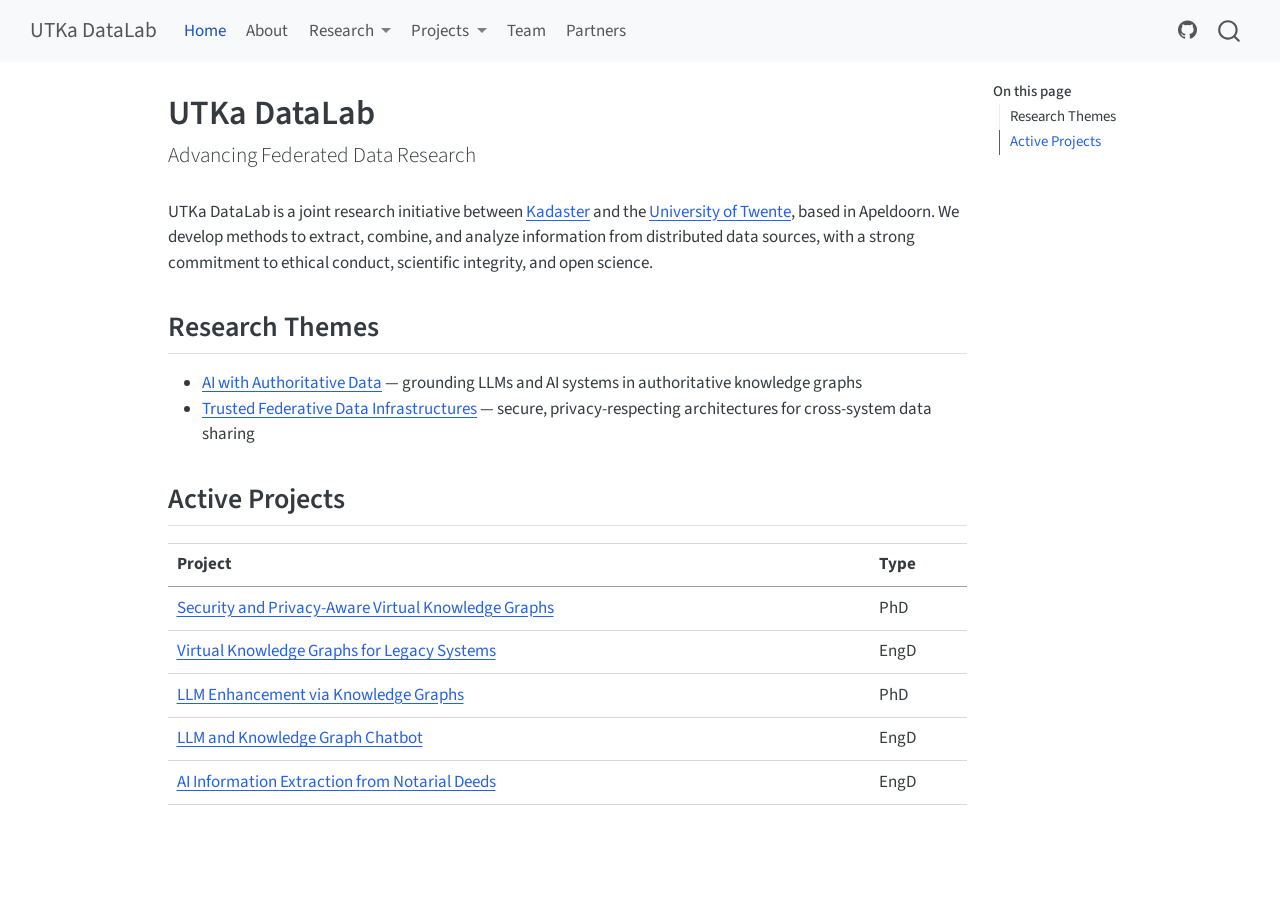
==== index.html @ ce0e070d "Built site for gh-pages" ====
<!DOCTYPE html>
<html xmlns="http://www.w3.org/1999/xhtml" lang="en" xml:lang="en"><head>

<meta charset="utf-8">
<meta name="generator" content="quarto-1.9.38">

<meta name="viewport" content="width=device-width, initial-scale=1.0, user-scalable=yes">


<title>UTKa DataLab</title>
<style>
/* Default styles provided by pandoc.
** See https://pandoc.org/MANUAL.html#variables-for-html for config info.
*/
code{white-space: pre-wrap;}
span.smallcaps{font-variant: small-caps;}
div.columns{display: flex; gap: min(4vw, 1.5em);}
div.column{flex: auto; overflow-x: auto;}
div.hanging-indent{margin-left: 1.5em; text-indent: -1.5em;}
ul.task-list{list-style: none;}
ul.task-list li input[type="checkbox"] {
  width: 0.8em;
  margin: 0 0.8em 0.2em -1em; /* quarto-specific, see https://github.com/quarto-dev/quarto-cli/issues/4556 */ 
  vertical-align: middle;
}
</style>


<script src="site_libs/quarto-nav/quarto-nav.js"></script>
<script src="site_libs/quarto-nav/headroom.min.js"></script>
<script src="site_libs/clipboard/clipboard.min.js"></script>
<script src="site_libs/quarto-search/autocomplete.umd.js"></script>
<script src="site_libs/quarto-search/fuse.min.js"></script>
<script src="site_libs/quarto-search/quarto-search.js"></script>
<meta name="quarto:offset" content="./">
<script src="site_libs/quarto-html/quarto.js" type="module"></script>
<script src="site_libs/quarto-html/tabsets/tabsets.js" type="module"></script>
<script src="site_libs/quarto-html/popper.min.js"></script>
<script src="site_libs/quarto-html/tippy.umd.min.js"></script>
<script src="site_libs/quarto-html/anchor.min.js"></script>
<link href="site_libs/quarto-html/tippy.css" rel="stylesheet">
<link href="site_libs/quarto-html/quarto-syntax-highlighting-de63f62b328812d8e578a4d74e282472.css" rel="stylesheet" id="quarto-text-highlighting-styles">
<script src="site_libs/bootstrap/bootstrap.min.js"></script>
<link href="site_libs/bootstrap/bootstrap-icons.css" rel="stylesheet">
<link href="site_libs/bootstrap/bootstrap-b86bb212043560dd82d005ad0b2ec538.min.css" rel="stylesheet" append-hash="true" id="quarto-bootstrap" data-mode="light">
<script id="quarto-search-options" type="application/json">{
  "location": "navbar",
  "copy-button": false,
  "collapse-after": 3,
  "panel-placement": "end",
  "type": "overlay",
  "limit": 50,
  "keyboard-shortcut": [
    "f",
    "/",
    "s"
  ],
  "show-item-context": false,
  "language": {
    "search-no-results-text": "No results",
    "search-matching-documents-text": "matching documents",
    "search-copy-link-title": "Copy link to search",
    "search-hide-matches-text": "Hide additional matches",
    "search-more-match-text": "more match in this document",
    "search-more-matches-text": "more matches in this document",
    "search-clear-button-title": "Clear",
    "search-text-placeholder": "",
    "search-detached-cancel-button-title": "Cancel",
    "search-submit-button-title": "Submit",
    "search-label": "Search"
  }
}</script>


</head>

<body class="nav-fixed quarto-light">

<div id="quarto-search-results"></div>
  <header id="quarto-header" class="headroom fixed-top">
    <nav class="navbar navbar-expand-lg " data-bs-theme="dark">
      <div class="navbar-container container-fluid">
      <div class="navbar-brand-container mx-auto">
    <a class="navbar-brand" href="./index.html">
    <span class="navbar-title">UTKa DataLab</span>
    </a>
  </div>
            <div id="quarto-search" class="" title="Search"></div>
          <button class="navbar-toggler" type="button" data-bs-toggle="collapse" data-bs-target="#navbarCollapse" aria-controls="navbarCollapse" role="menu" aria-expanded="false" aria-label="Toggle navigation" onclick="if (window.quartoToggleHeadroom) { window.quartoToggleHeadroom(); }">
  <span class="navbar-toggler-icon"></span>
</button>
          <div class="collapse navbar-collapse" id="navbarCollapse">
            <ul class="navbar-nav navbar-nav-scroll me-auto">
  <li class="nav-item">
    <a class="nav-link active" href="./index.html" aria-current="page"> 
<span class="menu-text">Home</span></a>
  </li>  
  <li class="nav-item">
    <a class="nav-link" href="./about.html"> 
<span class="menu-text">About</span></a>
  </li>  
  <li class="nav-item dropdown ">
    <a class="nav-link dropdown-toggle" href="#" id="nav-menu-research" role="link" data-bs-toggle="dropdown" aria-expanded="false">
 <span class="menu-text">Research</span>
    </a>
    <ul class="dropdown-menu" aria-labelledby="nav-menu-research">    
        <li>
    <a class="dropdown-item" href="./research/ai-authoritative-data.html">
 <span class="dropdown-text">AI with Authoritative Data</span></a>
  </li>  
        <li>
    <a class="dropdown-item" href="./research/federated-infrastructure.html">
 <span class="dropdown-text">Trusted Federative Data Infrastructures</span></a>
  </li>  
    </ul>
  </li>
  <li class="nav-item dropdown ">
    <a class="nav-link dropdown-toggle" href="#" id="nav-menu-projects" role="link" data-bs-toggle="dropdown" aria-expanded="false">
 <span class="menu-text">Projects</span>
    </a>
    <ul class="dropdown-menu" aria-labelledby="nav-menu-projects">    
        <li>
    <a class="dropdown-item" href="./projects/security-privacy-vkg.html">
 <span class="dropdown-text">Security &amp; Privacy-Aware VKGs</span></a>
  </li>  
        <li>
    <a class="dropdown-item" href="./projects/vkg-legacy-systems.html">
 <span class="dropdown-text">VKGs for Legacy Systems</span></a>
  </li>  
        <li>
    <a class="dropdown-item" href="./projects/llm-knowledge-graphs.html">
 <span class="dropdown-text">LLM Enhancement via KGs</span></a>
  </li>  
        <li>
    <a class="dropdown-item" href="./projects/llm-kg-chatbot.html">
 <span class="dropdown-text">LLM &amp; KG Chatbot</span></a>
  </li>  
        <li>
    <a class="dropdown-item" href="./projects/ai-notarial-deeds.html">
 <span class="dropdown-text">AI Extraction from Notarial Deeds</span></a>
  </li>  
    </ul>
  </li>
  <li class="nav-item">
    <a class="nav-link" href="./team.html"> 
<span class="menu-text">Team</span></a>
  </li>  
  <li class="nav-item">
    <a class="nav-link" href="./partners.html"> 
<span class="menu-text">Partners</span></a>
  </li>  
</ul>
            <ul class="navbar-nav navbar-nav-scroll ms-auto">
  <li class="nav-item compact">
    <a class="nav-link" href="https://github.com/utkadatalab"> <i class="bi bi-github" role="img">
</i> 
<span class="menu-text"></span></a>
  </li>  
</ul>
          </div> <!-- /navcollapse -->
            <div class="quarto-navbar-tools">
</div>
      </div> <!-- /container-fluid -->
    </nav>
</header>
<!-- content -->
<div id="quarto-content" class="quarto-container page-columns page-rows-contents page-layout-article page-navbar">
<!-- sidebar -->
<!-- margin-sidebar -->
    <div id="quarto-margin-sidebar" class="sidebar margin-sidebar">
        <nav id="TOC" role="doc-toc" class="toc-active">
    <h2 id="toc-title">On this page</h2>
   
  <ul>
  <li><a href="#research-themes" id="toc-research-themes" class="nav-link active" data-scroll-target="#research-themes">Research Themes</a></li>
  <li><a href="#active-projects" id="toc-active-projects" class="nav-link" data-scroll-target="#active-projects">Active Projects</a></li>
  </ul>
</nav>
    </div>
<!-- main -->
<main class="content" id="quarto-document-content">

<header id="title-block-header" class="quarto-title-block default">
<div class="quarto-title">
<h1 class="title">UTKa DataLab</h1>
<p class="subtitle lead">Advancing Federated Data Research</p>
</div>



<div class="quarto-title-meta">

    
  
    
  </div>
  


</header>


<p>UTKa DataLab is a joint research initiative between <a href="https://www.kadaster.nl">Kadaster</a> and the <a href="https://www.utwente.nl">University of Twente</a>, based in Apeldoorn. We develop methods to extract, combine, and analyze information from distributed data sources, with a strong commitment to ethical conduct, scientific integrity, and open science.</p>
<section id="research-themes" class="level2">
<h2 class="anchored" data-anchor-id="research-themes">Research Themes</h2>
<ul>
<li><a href="./research/ai-authoritative-data.html">AI with Authoritative Data</a> — grounding LLMs and AI systems in authoritative knowledge graphs</li>
<li><a href="./research/federated-infrastructure.html">Trusted Federative Data Infrastructures</a> — secure, privacy-respecting architectures for cross-system data sharing</li>
</ul>
</section>
<section id="active-projects" class="level2">
<h2 class="anchored" data-anchor-id="active-projects">Active Projects</h2>
<table class="caption-top table">
<thead>
<tr class="header">
<th>Project</th>
<th>Type</th>
</tr>
</thead>
<tbody>
<tr class="odd">
<td><a href="./projects/security-privacy-vkg.html">Security and Privacy-Aware Virtual Knowledge Graphs</a></td>
<td>PhD</td>
</tr>
<tr class="even">
<td><a href="./projects/vkg-legacy-systems.html">Virtual Knowledge Graphs for Legacy Systems</a></td>
<td>EngD</td>
</tr>
<tr class="odd">
<td><a href="./projects/llm-knowledge-graphs.html">LLM Enhancement via Knowledge Graphs</a></td>
<td>PhD</td>
</tr>
<tr class="even">
<td><a href="./projects/llm-kg-chatbot.html">LLM and Knowledge Graph Chatbot</a></td>
<td>EngD</td>
</tr>
<tr class="odd">
<td><a href="./projects/ai-notarial-deeds.html">AI Information Extraction from Notarial Deeds</a></td>
<td>EngD</td>
</tr>
</tbody>
</table>


</section>

</main> <!-- /main -->
<script id="quarto-html-after-body" type="application/javascript">
  window.document.addEventListener("DOMContentLoaded", function (event) {
    const icon = "";
    const anchorJS = new window.AnchorJS();
    anchorJS.options = {
      placement: 'right',
      icon: icon
    };
    anchorJS.add('.anchored');
    const isCodeAnnotation = (el) => {
      for (const clz of el.classList) {
        if (clz.startsWith('code-annotation-')) {                     
          return true;
        }
      }
      return false;
    }
    const onCopySuccess = function(e) {
      // button target
      const button = e.trigger;
      // don't keep focus
      button.blur();
      // flash "checked"
      button.classList.add('code-copy-button-checked');
      var currentTitle = button.getAttribute("title");
      button.setAttribute("title", "Copied!");
      let tooltip;
      if (window.bootstrap) {
        button.setAttribute("data-bs-toggle", "tooltip");
        button.setAttribute("data-bs-placement", "left");
        button.setAttribute("data-bs-title", "Copied!");
        tooltip = new bootstrap.Tooltip(button, 
          { trigger: "manual", 
            customClass: "code-copy-button-tooltip",
            offset: [0, -8]});
        tooltip.show();    
      }
      setTimeout(function() {
        if (tooltip) {
          tooltip.hide();
          button.removeAttribute("data-bs-title");
          button.removeAttribute("data-bs-toggle");
          button.removeAttribute("data-bs-placement");
        }
        button.setAttribute("title", currentTitle);
        button.classList.remove('code-copy-button-checked');
      }, 1000);
      // clear code selection
      e.clearSelection();
    }
    const getTextToCopy = function(trigger) {
      const outerScaffold = trigger.parentElement.cloneNode(true);
      const codeEl = outerScaffold.querySelector('code');
      for (const childEl of codeEl.children) {
        if (isCodeAnnotation(childEl)) {
          childEl.remove();
        }
      }
      return codeEl.innerText;
    }
    const clipboard = new window.ClipboardJS('.code-copy-button:not([data-in-quarto-modal])', {
      text: getTextToCopy
    });
    clipboard.on('success', onCopySuccess);
    if (window.document.getElementById('quarto-embedded-source-code-modal')) {
      const clipboardModal = new window.ClipboardJS('.code-copy-button[data-in-quarto-modal]', {
        text: getTextToCopy,
        container: window.document.getElementById('quarto-embedded-source-code-modal')
      });
      clipboardModal.on('success', onCopySuccess);
    }
      var localhostRegex = new RegExp(/^(?:http|https):\/\/localhost\:?[0-9]*\//);
      var mailtoRegex = new RegExp(/^mailto:/);
        var filterRegex = new RegExp("https:\/\/UTKADataLab\.github\.io\/documentation\/");
      var isInternal = (href) => {
          return filterRegex.test(href) || localhostRegex.test(href) || mailtoRegex.test(href);
      }
      // Inspect non-navigation links and adorn them if external
     var links = window.document.querySelectorAll('a[href]:not(.nav-link):not(.navbar-brand):not(.toc-action):not(.sidebar-link):not(.sidebar-item-toggle):not(.pagination-link):not(.no-external):not([aria-hidden]):not(.dropdown-item):not(.quarto-navigation-tool):not(.about-link)');
      for (var i=0; i<links.length; i++) {
        const link = links[i];
        if (!isInternal(link.href)) {
          // undo the damage that might have been done by quarto-nav.js in the case of
          // links that we want to consider external
          if (link.dataset.originalHref !== undefined) {
            link.href = link.dataset.originalHref;
          }
        }
      }
    function tippyHover(el, contentFn, onTriggerFn, onUntriggerFn) {
      const config = {
        allowHTML: true,
        maxWidth: 500,
        delay: 100,
        arrow: false,
        appendTo: function(el) {
            return el.parentElement;
        },
        interactive: true,
        interactiveBorder: 10,
        theme: 'quarto',
        placement: 'bottom-start',
      };
      if (contentFn) {
        config.content = contentFn;
      }
      if (onTriggerFn) {
        config.onTrigger = onTriggerFn;
      }
      if (onUntriggerFn) {
        config.onUntrigger = onUntriggerFn;
      }
      window.tippy(el, config); 
    }
    const noterefs = window.document.querySelectorAll('a[role="doc-noteref"]');
    for (var i=0; i<noterefs.length; i++) {
      const ref = noterefs[i];
      tippyHover(ref, function() {
        // use id or data attribute instead here
        let href = ref.getAttribute('data-footnote-href') || ref.getAttribute('href');
        try { href = new URL(href).hash; } catch {}
        const id = href.replace(/^#\/?/, "");
        const note = window.document.getElementById(id);
        if (note) {
          return note.innerHTML;
        } else {
          return "";
        }
      });
    }
    const xrefs = window.document.querySelectorAll('a.quarto-xref');
    const processXRef = (id, note) => {
      // Strip column container classes
      const stripColumnClz = (el) => {
        el.classList.remove("page-full", "page-columns");
        if (el.children) {
          for (const child of el.children) {
            stripColumnClz(child);
          }
        }
      }
      stripColumnClz(note)
      if (id === null || id.startsWith('sec-')) {
        // Special case sections, only their first couple elements
        const container = document.createElement("div");
        if (note.children && note.children.length > 2) {
          container.appendChild(note.children[0].cloneNode(true));
          for (let i = 1; i < note.children.length; i++) {
            const child = note.children[i];
            if (child.tagName === "P" && child.innerText === "") {
              continue;
            } else {
              container.appendChild(child.cloneNode(true));
              break;
            }
          }
          if (window.Quarto?.typesetMath) {
            window.Quarto.typesetMath(container);
          }
          return container.innerHTML
        } else {
          if (window.Quarto?.typesetMath) {
            window.Quarto.typesetMath(note);
          }
          return note.innerHTML;
        }
      } else {
        // Remove any anchor links if they are present
        const anchorLink = note.querySelector('a.anchorjs-link');
        if (anchorLink) {
          anchorLink.remove();
        }
        if (window.Quarto?.typesetMath) {
          window.Quarto.typesetMath(note);
        }
        if (note.classList.contains("callout")) {
          return note.outerHTML;
        } else {
          return note.innerHTML;
        }
      }
    }
    for (var i=0; i<xrefs.length; i++) {
      const xref = xrefs[i];
      tippyHover(xref, undefined, function(instance) {
        instance.disable();
        let url = xref.getAttribute('href');
        let hash = undefined; 
        if (url.startsWith('#')) {
          hash = url;
        } else {
          try { hash = new URL(url).hash; } catch {}
        }
        if (hash) {
          const id = hash.replace(/^#\/?/, "");
          const note = window.document.getElementById(id);
          if (note !== null) {
            try {
              const html = processXRef(id, note.cloneNode(true));
              instance.setContent(html);
            } finally {
              instance.enable();
              instance.show();
            }
          } else {
            // See if we can fetch this
            fetch(url.split('#')[0])
            .then(res => res.text())
            .then(html => {
              const parser = new DOMParser();
              const htmlDoc = parser.parseFromString(html, "text/html");
              const note = htmlDoc.getElementById(id);
              if (note !== null) {
                const html = processXRef(id, note);
                instance.setContent(html);
              } 
            }).finally(() => {
              instance.enable();
              instance.show();
            });
          }
        } else {
          // See if we can fetch a full url (with no hash to target)
          // This is a special case and we should probably do some content thinning / targeting
          fetch(url)
          .then(res => res.text())
          .then(html => {
            const parser = new DOMParser();
            const htmlDoc = parser.parseFromString(html, "text/html");
            const note = htmlDoc.querySelector('main.content');
            if (note !== null) {
              // This should only happen for chapter cross references
              // (since there is no id in the URL)
              // remove the first header
              if (note.children.length > 0 && note.children[0].tagName === "HEADER") {
                note.children[0].remove();
              }
              const html = processXRef(null, note);
              instance.setContent(html);
            } 
          }).finally(() => {
            instance.enable();
            instance.show();
          });
        }
      }, function(instance) {
      });
    }
        let selectedAnnoteEl;
        const selectorForAnnotation = ( cell, annotation) => {
          let cellAttr = 'data-code-cell="' + cell + '"';
          let lineAttr = 'data-code-annotation="' +  annotation + '"';
          const selector = 'span[' + cellAttr + '][' + lineAttr + ']';
          return selector;
        }
        const selectCodeLines = (annoteEl) => {
          const doc = window.document;
          const targetCell = annoteEl.getAttribute("data-target-cell");
          const targetAnnotation = annoteEl.getAttribute("data-target-annotation");
          const annoteSpan = window.document.querySelector(selectorForAnnotation(targetCell, targetAnnotation));
          const lines = annoteSpan.getAttribute("data-code-lines").split(",");
          const lineIds = lines.map((line) => {
            return targetCell + "-" + line;
          })
          let top = null;
          let height = null;
          let parent = null;
          if (lineIds.length > 0) {
              //compute the position of the single el (top and bottom and make a div)
              const el = window.document.getElementById(lineIds[0]);
              top = el.offsetTop;
              height = el.offsetHeight;
              parent = el.parentElement.parentElement;
            if (lineIds.length > 1) {
              const lastEl = window.document.getElementById(lineIds[lineIds.length - 1]);
              const bottom = lastEl.offsetTop + lastEl.offsetHeight;
              height = bottom - top;
            }
            if (top !== null && height !== null && parent !== null) {
              // cook up a div (if necessary) and position it 
              let div = window.document.getElementById("code-annotation-line-highlight");
              if (div === null) {
                div = window.document.createElement("div");
                div.setAttribute("id", "code-annotation-line-highlight");
                div.style.position = 'absolute';
                parent.appendChild(div);
              }
              div.style.top = top - 2 + "px";
              div.style.height = height + 4 + "px";
              div.style.left = 0;
              let gutterDiv = window.document.getElementById("code-annotation-line-highlight-gutter");
              if (gutterDiv === null) {
                gutterDiv = window.document.createElement("div");
                gutterDiv.setAttribute("id", "code-annotation-line-highlight-gutter");
                gutterDiv.style.position = 'absolute';
                const codeCell = window.document.getElementById(targetCell);
                const gutter = codeCell.querySelector('.code-annotation-gutter');
                gutter.appendChild(gutterDiv);
              }
              gutterDiv.style.top = top - 2 + "px";
              gutterDiv.style.height = height + 4 + "px";
            }
            selectedAnnoteEl = annoteEl;
          }
        };
        const unselectCodeLines = () => {
          const elementsIds = ["code-annotation-line-highlight", "code-annotation-line-highlight-gutter"];
          elementsIds.forEach((elId) => {
            const div = window.document.getElementById(elId);
            if (div) {
              div.remove();
            }
          });
          selectedAnnoteEl = undefined;
        };
          // Handle positioning of the toggle
      window.addEventListener(
        "resize",
        throttle(() => {
          elRect = undefined;
          if (selectedAnnoteEl) {
            selectCodeLines(selectedAnnoteEl);
          }
        }, 10)
      );
      function throttle(fn, ms) {
      let throttle = false;
      let timer;
        return (...args) => {
          if(!throttle) { // first call gets through
              fn.apply(this, args);
              throttle = true;
          } else { // all the others get throttled
              if(timer) clearTimeout(timer); // cancel #2
              timer = setTimeout(() => {
                fn.apply(this, args);
                timer = throttle = false;
              }, ms);
          }
        };
      }
        // Attach click handler to the DT
        const annoteDls = window.document.querySelectorAll('dt[data-target-cell]');
        for (const annoteDlNode of annoteDls) {
          annoteDlNode.addEventListener('click', (event) => {
            const clickedEl = event.target;
            if (clickedEl !== selectedAnnoteEl) {
              unselectCodeLines();
              const activeEl = window.document.querySelector('dt[data-target-cell].code-annotation-active');
              if (activeEl) {
                activeEl.classList.remove('code-annotation-active');
              }
              selectCodeLines(clickedEl);
              clickedEl.classList.add('code-annotation-active');
            } else {
              // Unselect the line
              unselectCodeLines();
              clickedEl.classList.remove('code-annotation-active');
            }
          });
        }
    const findCites = (el) => {
      const parentEl = el.parentElement;
      if (parentEl) {
        const cites = parentEl.dataset.cites;
        if (cites) {
          return {
            el,
            cites: cites.split(' ')
          };
        } else {
          return findCites(el.parentElement)
        }
      } else {
        return undefined;
      }
    };
    var bibliorefs = window.document.querySelectorAll('a[role="doc-biblioref"]');
    for (var i=0; i<bibliorefs.length; i++) {
      const ref = bibliorefs[i];
      const citeInfo = findCites(ref);
      if (citeInfo) {
        tippyHover(citeInfo.el, function() {
          var popup = window.document.createElement('div');
          citeInfo.cites.forEach(function(cite) {
            var citeDiv = window.document.createElement('div');
            citeDiv.classList.add('hanging-indent');
            citeDiv.classList.add('csl-entry');
            var biblioDiv = window.document.getElementById('ref-' + cite);
            if (biblioDiv) {
              citeDiv.innerHTML = biblioDiv.innerHTML;
            }
            popup.appendChild(citeDiv);
          });
          return popup.innerHTML;
        });
      }
    }
  });
  </script>
</div> <!-- /content -->




</body></html>
---- site_libs/quarto-html/tippy.css ----
.tippy-box[data-animation=fade][data-state=hidden]{opacity:0}[data-tippy-root]{max-width:calc(100vw - 10px)}.tippy-box{position:relative;background-color:#333;color:#fff;border-radius:4px;font-size:14px;line-height:1.4;white-space:normal;outline:0;transition-property:transform,visibility,opacity}.tippy-box[data-placement^=top]>.tippy-arrow{bottom:0}.tippy-box[data-placement^=top]>.tippy-arrow:before{bottom:-7px;left:0;border-width:8px 8px 0;border-top-color:initial;transform-origin:center top}.tippy-box[data-placement^=bottom]>.tippy-arrow{top:0}.tippy-box[data-placement^=bottom]>.tippy-arrow:before{top:-7px;left:0;border-width:0 8px 8px;border-bottom-color:initial;transform-origin:center bottom}.tippy-box[data-placement^=left]>.tippy-arrow{right:0}.tippy-box[data-placement^=left]>.tippy-arrow:before{border-width:8px 0 8px 8px;border-left-color:initial;right:-7px;transform-origin:center left}.tippy-box[data-placement^=right]>.tippy-arrow{left:0}.tippy-box[data-placement^=right]>.tippy-arrow:before{left:-7px;border-width:8px 8px 8px 0;border-right-color:initial;transform-origin:center right}.tippy-box[data-inertia][data-state=visible]{transition-timing-function:cubic-bezier(.54,1.5,.38,1.11)}.tippy-arrow{width:16px;height:16px;color:#333}.tippy-arrow:before{content:"";position:absolute;border-color:transparent;border-style:solid}.tippy-content{position:relative;padding:5px 9px;z-index:1}
---- site_libs/quarto-html/quarto-syntax-highlighting-de63f62b328812d8e578a4d74e282472.css ----
/* quarto syntax highlight colors */
:root {
  --quarto-hl-al-color: #ff5555;
  --quarto-hl-an-color: #6a737d;
  --quarto-hl-at-color: #d73a49;
  --quarto-hl-bn-color: #005cc5;
  --quarto-hl-bu-color: #d73a49;
  --quarto-hl-ch-color: #032f62;
  --quarto-hl-co-color: #6a737d;
  --quarto-hl-cv-color: #6a737d;
  --quarto-hl-cn-color: #005cc5;
  --quarto-hl-cf-color: #d73a49;
  --quarto-hl-dt-color: #d73a49;
  --quarto-hl-dv-color: #005cc5;
  --quarto-hl-do-color: #6a737d;
  --quarto-hl-er-color: #ff5555;
  --quarto-hl-ex-color: #d73a49;
  --quarto-hl-fl-color: #005cc5;
  --quarto-hl-fu-color: #6f42c1;
  --quarto-hl-im-color: #032f62;
  --quarto-hl-in-color: #6a737d;
  --quarto-hl-kw-color: #d73a49;
  --quarto-hl-op-color: #24292e;
  --quarto-hl-pp-color: #d73a49;
  --quarto-hl-re-color: #6a737d;
  --quarto-hl-sc-color: #005cc5;
  --quarto-hl-ss-color: #032f62;
  --quarto-hl-st-color: #032f62;
  --quarto-hl-va-color: #e36209;
  --quarto-hl-vs-color: #032f62;
  --quarto-hl-wa-color: #ff5555;
}

/* other quarto variables */
:root {
  --quarto-font-monospace: SFMono-Regular, Menlo, Monaco, Consolas, "Liberation Mono", "Courier New", monospace;
}

/* syntax highlight based on Pandoc's rules */
pre > code.sourceCode > span {
  color: #24292e;
}

code.sourceCode > span {
  color: #24292e;
}

div.sourceCode,
div.sourceCode pre.sourceCode {
  color: #24292e;
}

/* Normal */
code span {
  color: #24292e;
}

/* Alert */
code span.al {
  font-weight: bold;
  color: #ff5555;
}

/* Annotation */
code span.an {
  color: #6a737d;
}

/* Attribute */
code span.at {
  color: #d73a49;
}

/* BaseN */
code span.bn {
  color: #005cc5;
}

/* BuiltIn */
code span.bu {
  color: #d73a49;
}

/* ControlFlow */
code span.cf {
  color: #d73a49;
}

/* Char */
code span.ch {
  color: #032f62;
}

/* Constant */
code span.cn {
  color: #005cc5;
}

/* Comment */
code span.co {
  color: #6a737d;
}

/* CommentVar */
code span.cv {
  color: #6a737d;
}

/* Documentation */
code span.do {
  color: #6a737d;
}

/* DataType */
code span.dt {
  color: #d73a49;
}

/* DecVal */
code span.dv {
  color: #005cc5;
}

/* Error */
code span.er {
  color: #ff5555;
  text-decoration: underline;
}

/* Extension */
code span.ex {
  font-weight: bold;
  color: #d73a49;
}

/* Float */
code span.fl {
  color: #005cc5;
}

/* Function */
code span.fu {
  color: #6f42c1;
}

/* Import */
code span.im {
  color: #032f62;
}

/* Information */
code span.in {
  color: #6a737d;
}

/* Keyword */
code span.kw {
  color: #d73a49;
}

/* Operator */
code span.op {
  color: #24292e;
}

/* Preprocessor */
code span.pp {
  color: #d73a49;
}

/* RegionMarker */
code span.re {
  color: #6a737d;
}

/* SpecialChar */
code span.sc {
  color: #005cc5;
}

/* SpecialString */
code span.ss {
  color: #032f62;
}

/* String */
code span.st {
  color: #032f62;
}

/* Variable */
code span.va {
  color: #e36209;
}

/* VerbatimString */
code span.vs {
  color: #032f62;
}

/* Warning */
code span.wa {
  color: #ff5555;
}

.prevent-inlining {
  content: "</";
}

/*# sourceMappingURL=e073dde7d9be180d5cbafa952671d6f8.css.map */
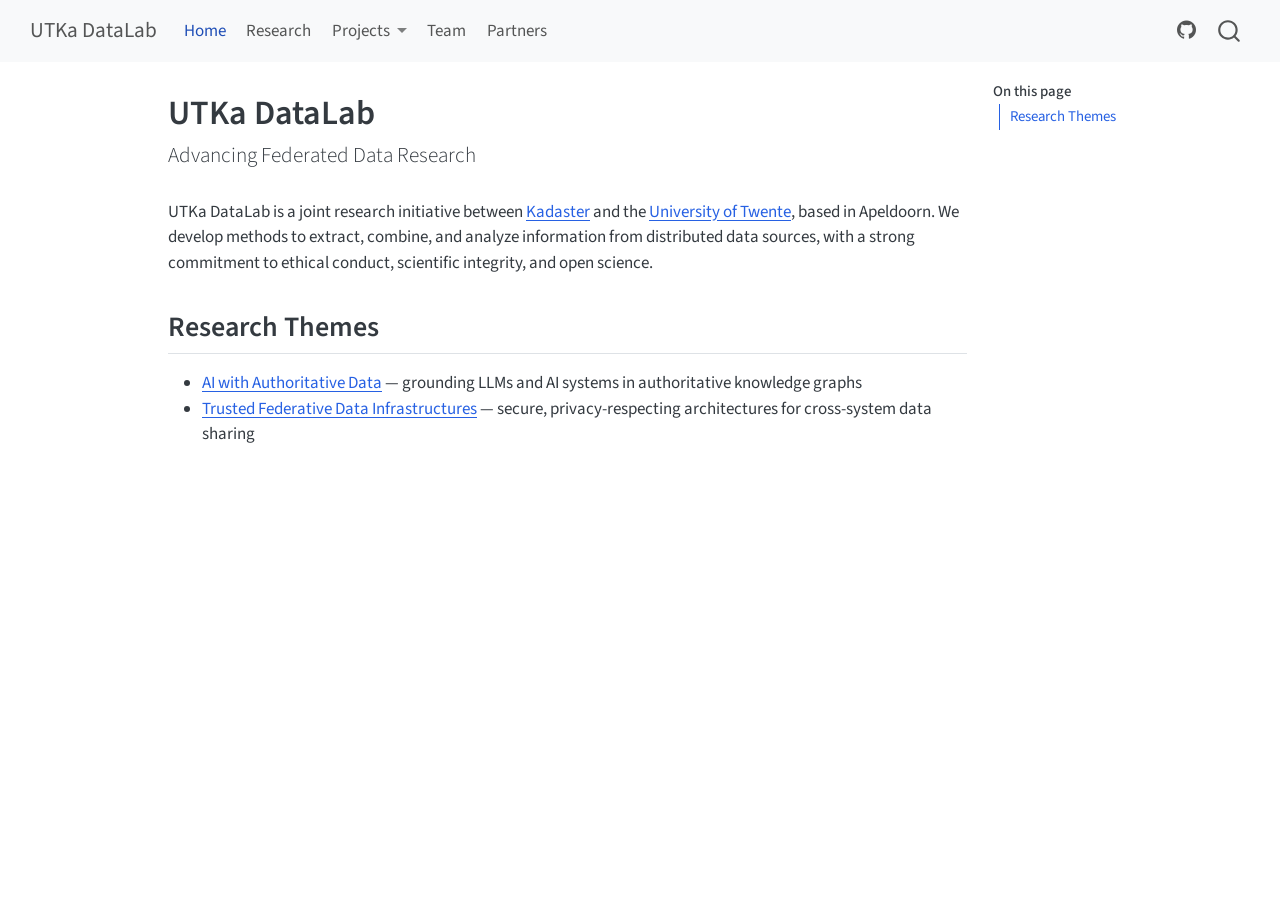
==== commit 39f65b27: "Built site for gh-pages" ====
--- a/index.html
+++ b/index.html
@@ -96,24 +96,9 @@
 <span class="menu-text">Home</span></a>
   </li>  
   <li class="nav-item">
-    <a class="nav-link" href="./about.html"> 
-<span class="menu-text">About</span></a>
-  </li>  
-  <li class="nav-item dropdown ">
-    <a class="nav-link dropdown-toggle" href="#" id="nav-menu-research" role="link" data-bs-toggle="dropdown" aria-expanded="false">
- <span class="menu-text">Research</span>
-    </a>
-    <ul class="dropdown-menu" aria-labelledby="nav-menu-research">    
-        <li>
-    <a class="dropdown-item" href="./research/ai-authoritative-data.html">
- <span class="dropdown-text">AI with Authoritative Data</span></a>
-  </li>  
-        <li>
-    <a class="dropdown-item" href="./research/federated-infrastructure.html">
- <span class="dropdown-text">Trusted Federative Data Infrastructures</span></a>
-  </li>  
-    </ul>
-  </li>
+    <a class="nav-link" href="./research.html"> 
+<span class="menu-text">Research</span></a>
+  </li>  
   <li class="nav-item dropdown ">
     <a class="nav-link dropdown-toggle" href="#" id="nav-menu-projects" role="link" data-bs-toggle="dropdown" aria-expanded="false">
  <span class="menu-text">Projects</span>
@@ -173,7 +158,6 @@
    
   <ul>
   <li><a href="#research-themes" id="toc-research-themes" class="nav-link active" data-scroll-target="#research-themes">Research Themes</a></li>
-  <li><a href="#active-projects" id="toc-active-projects" class="nav-link" data-scroll-target="#active-projects">Active Projects</a></li>
   </ul>
 </nav>
     </div>
@@ -204,42 +188,9 @@
 <section id="research-themes" class="level2">
 <h2 class="anchored" data-anchor-id="research-themes">Research Themes</h2>
 <ul>
-<li><a href="./research/ai-authoritative-data.html">AI with Authoritative Data</a> — grounding LLMs and AI systems in authoritative knowledge graphs</li>
-<li><a href="./research/federated-infrastructure.html">Trusted Federative Data Infrastructures</a> — secure, privacy-respecting architectures for cross-system data sharing</li>
+<li><a href="./research.html#ai-with-authoritative-data">AI with Authoritative Data</a> — grounding LLMs and AI systems in authoritative knowledge graphs</li>
+<li><a href="./research.html#trusted-federative-data-infrastructures">Trusted Federative Data Infrastructures</a> — secure, privacy-respecting architectures for cross-system data sharing</li>
 </ul>
-</section>
-<section id="active-projects" class="level2">
-<h2 class="anchored" data-anchor-id="active-projects">Active Projects</h2>
-<table class="caption-top table">
-<thead>
-<tr class="header">
-<th>Project</th>
-<th>Type</th>
-</tr>
-</thead>
-<tbody>
-<tr class="odd">
-<td><a href="./projects/security-privacy-vkg.html">Security and Privacy-Aware Virtual Knowledge Graphs</a></td>
-<td>PhD</td>
-</tr>
-<tr class="even">
-<td><a href="./projects/vkg-legacy-systems.html">Virtual Knowledge Graphs for Legacy Systems</a></td>
-<td>EngD</td>
-</tr>
-<tr class="odd">
-<td><a href="./projects/llm-knowledge-graphs.html">LLM Enhancement via Knowledge Graphs</a></td>
-<td>PhD</td>
-</tr>
-<tr class="even">
-<td><a href="./projects/llm-kg-chatbot.html">LLM and Knowledge Graph Chatbot</a></td>
-<td>EngD</td>
-</tr>
-<tr class="odd">
-<td><a href="./projects/ai-notarial-deeds.html">AI Information Extraction from Notarial Deeds</a></td>
-<td>EngD</td>
-</tr>
-</tbody>
-</table>
 
 
 </section>
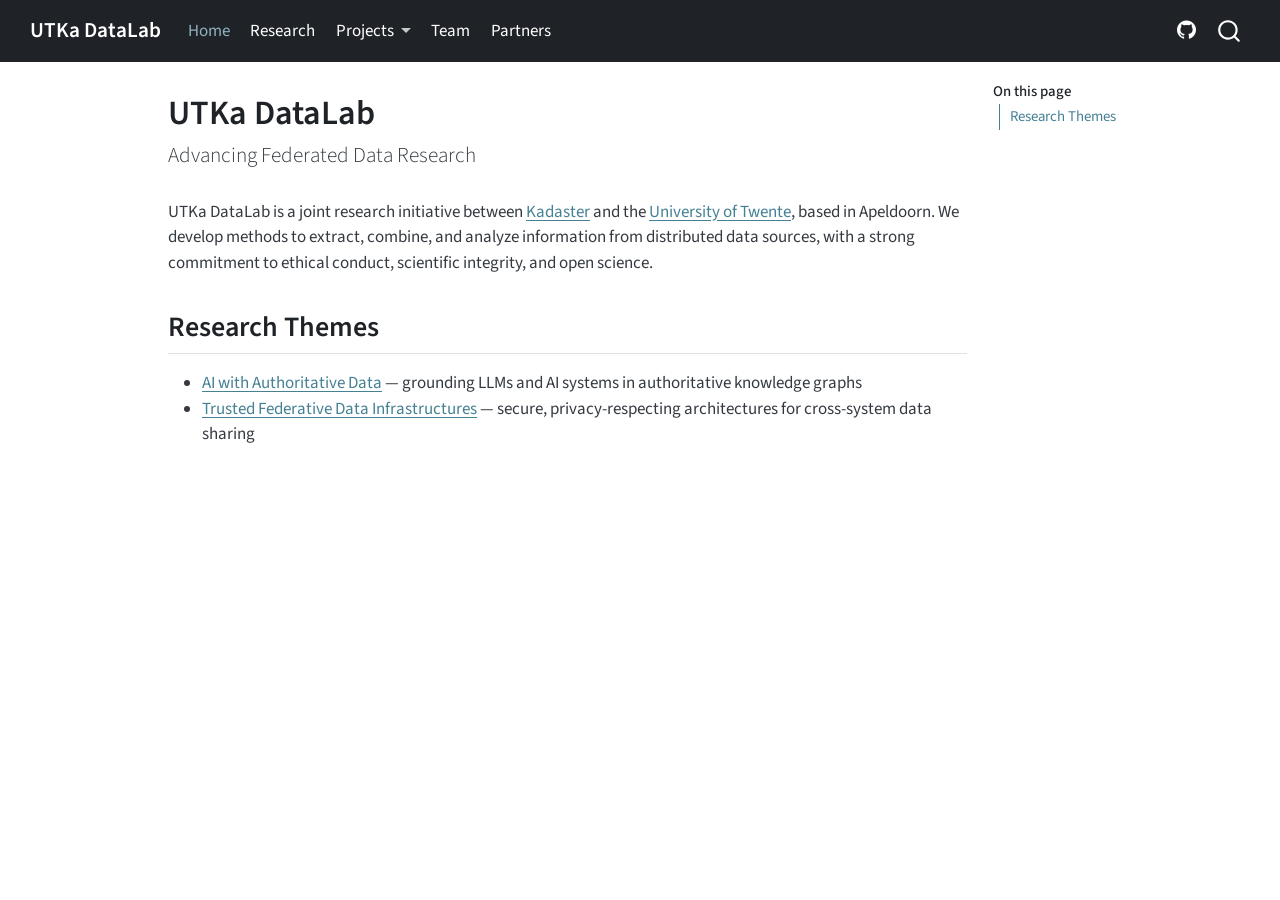
==== commit 0ac68c94: "Built site for gh-pages" ====
--- a/index.html
+++ b/index.html
@@ -42,7 +42,7 @@
 <link href="site_libs/quarto-html/quarto-syntax-highlighting-de63f62b328812d8e578a4d74e282472.css" rel="stylesheet" id="quarto-text-highlighting-styles">
 <script src="site_libs/bootstrap/bootstrap.min.js"></script>
 <link href="site_libs/bootstrap/bootstrap-icons.css" rel="stylesheet">
-<link href="site_libs/bootstrap/bootstrap-b86bb212043560dd82d005ad0b2ec538.min.css" rel="stylesheet" append-hash="true" id="quarto-bootstrap" data-mode="light">
+<link href="site_libs/bootstrap/bootstrap-87b08576fb32f62be343116199f4d1a4.min.css" rel="stylesheet" append-hash="true" id="quarto-bootstrap" data-mode="light">
 <script id="quarto-search-options" type="application/json">{
   "location": "navbar",
   "copy-button": false,
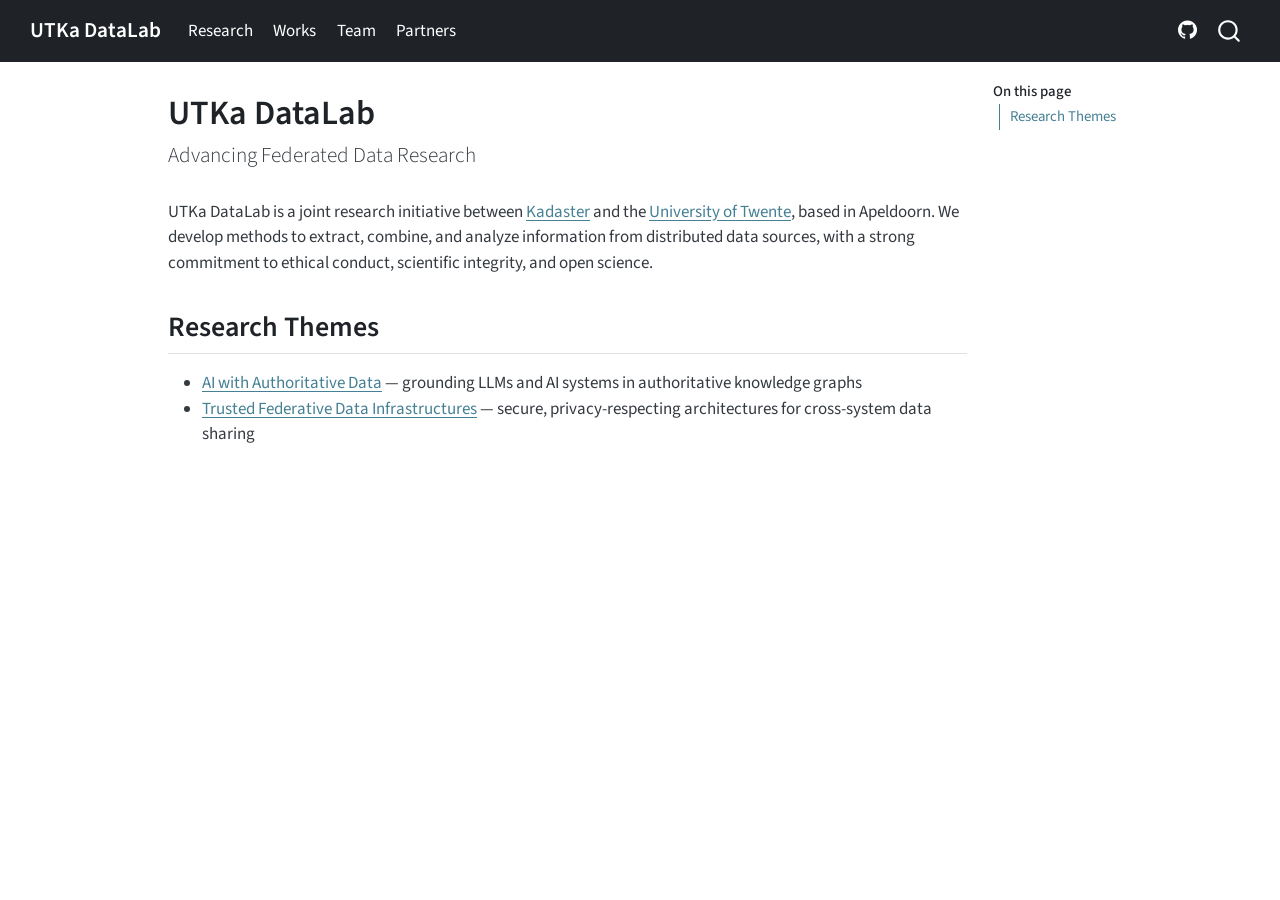
==== commit 036557c3: "Built site for gh-pages" ====
--- a/index.html
+++ b/index.html
@@ -42,7 +42,7 @@
 <link href="site_libs/quarto-html/quarto-syntax-highlighting-de63f62b328812d8e578a4d74e282472.css" rel="stylesheet" id="quarto-text-highlighting-styles">
 <script src="site_libs/bootstrap/bootstrap.min.js"></script>
 <link href="site_libs/bootstrap/bootstrap-icons.css" rel="stylesheet">
-<link href="site_libs/bootstrap/bootstrap-87b08576fb32f62be343116199f4d1a4.min.css" rel="stylesheet" append-hash="true" id="quarto-bootstrap" data-mode="light">
+<link href="site_libs/bootstrap/bootstrap-55a03a132f1e687a97769f304d0b406d.min.css" rel="stylesheet" append-hash="true" id="quarto-bootstrap" data-mode="light">
 <script id="quarto-search-options" type="application/json">{
   "location": "navbar",
   "copy-button": false,
@@ -92,40 +92,13 @@
           <div class="collapse navbar-collapse" id="navbarCollapse">
             <ul class="navbar-nav navbar-nav-scroll me-auto">
   <li class="nav-item">
-    <a class="nav-link active" href="./index.html" aria-current="page"> 
-<span class="menu-text">Home</span></a>
-  </li>  
-  <li class="nav-item">
     <a class="nav-link" href="./research.html"> 
 <span class="menu-text">Research</span></a>
   </li>  
-  <li class="nav-item dropdown ">
-    <a class="nav-link dropdown-toggle" href="#" id="nav-menu-projects" role="link" data-bs-toggle="dropdown" aria-expanded="false">
- <span class="menu-text">Projects</span>
-    </a>
-    <ul class="dropdown-menu" aria-labelledby="nav-menu-projects">    
-        <li>
-    <a class="dropdown-item" href="./projects/security-privacy-vkg.html">
- <span class="dropdown-text">Security &amp; Privacy-Aware VKGs</span></a>
+  <li class="nav-item">
+    <a class="nav-link" href="./works.html"> 
+<span class="menu-text">Works</span></a>
   </li>  
-        <li>
-    <a class="dropdown-item" href="./projects/vkg-legacy-systems.html">
- <span class="dropdown-text">VKGs for Legacy Systems</span></a>
-  </li>  
-        <li>
-    <a class="dropdown-item" href="./projects/llm-knowledge-graphs.html">
- <span class="dropdown-text">LLM Enhancement via KGs</span></a>
-  </li>  
-        <li>
-    <a class="dropdown-item" href="./projects/llm-kg-chatbot.html">
- <span class="dropdown-text">LLM &amp; KG Chatbot</span></a>
-  </li>  
-        <li>
-    <a class="dropdown-item" href="./projects/ai-notarial-deeds.html">
- <span class="dropdown-text">AI Extraction from Notarial Deeds</span></a>
-  </li>  
-    </ul>
-  </li>
   <li class="nav-item">
     <a class="nav-link" href="./team.html"> 
 <span class="menu-text">Team</span></a>
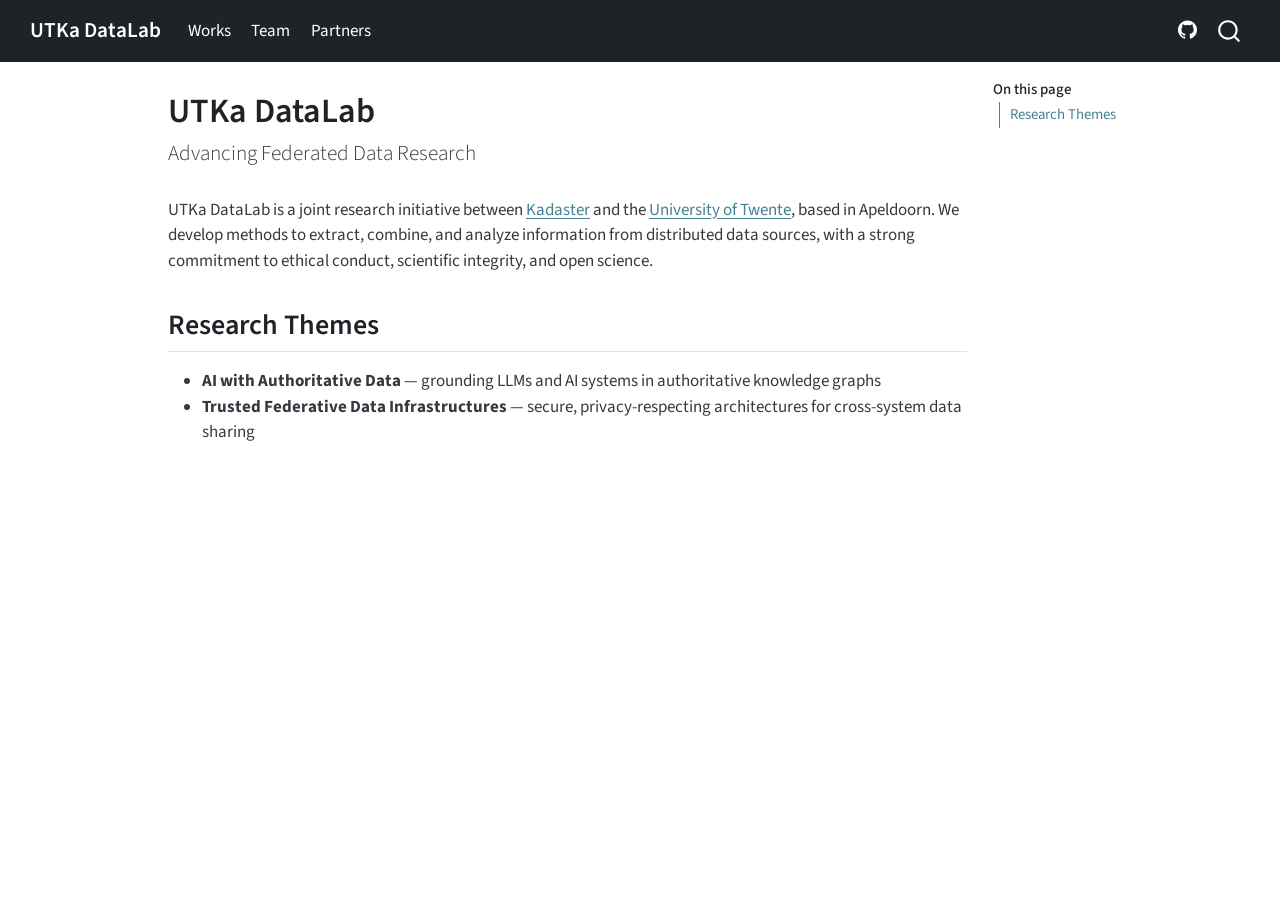
==== commit 8e543e80: "Built site for gh-pages" ====
--- a/index.html
+++ b/index.html
@@ -2,7 +2,7 @@
 <html xmlns="http://www.w3.org/1999/xhtml" lang="en" xml:lang="en"><head>
 
 <meta charset="utf-8">
-<meta name="generator" content="quarto-1.9.38">
+<meta name="generator" content="quarto-1.10.18">
 
 <meta name="viewport" content="width=device-width, initial-scale=1.0, user-scalable=yes">
 
@@ -12,10 +12,13 @@
 /* Default styles provided by pandoc.
 ** See https://pandoc.org/MANUAL.html#variables-for-html for config info.
 */
-code{white-space: pre-wrap;}
 span.smallcaps{font-variant: small-caps;}
-div.columns{display: flex; gap: min(4vw, 1.5em);}
-div.column{flex: auto; overflow-x: auto;}
+div.columns{display: flex; gap: 1.5em;}
+div.column{flex: auto;}
+@media screen {
+div.columns{gap: min(4vw, 1.5em);}
+div.column{overflow-x: auto;}
+}
 div.hanging-indent{margin-left: 1.5em; text-indent: -1.5em;}
 ul.task-list{list-style: none;}
 ul.task-list li input[type="checkbox"] {
@@ -39,10 +42,10 @@
 <script src="site_libs/quarto-html/tippy.umd.min.js"></script>
 <script src="site_libs/quarto-html/anchor.min.js"></script>
 <link href="site_libs/quarto-html/tippy.css" rel="stylesheet">
-<link href="site_libs/quarto-html/quarto-syntax-highlighting-de63f62b328812d8e578a4d74e282472.css" rel="stylesheet" id="quarto-text-highlighting-styles">
+<link href="site_libs/quarto-html/quarto-syntax-highlighting-bb62276ab45c84d9efd712f51ff97b5a.css" rel="stylesheet" id="quarto-text-highlighting-styles">
 <script src="site_libs/bootstrap/bootstrap.min.js"></script>
 <link href="site_libs/bootstrap/bootstrap-icons.css" rel="stylesheet">
-<link href="site_libs/bootstrap/bootstrap-55a03a132f1e687a97769f304d0b406d.min.css" rel="stylesheet" append-hash="true" id="quarto-bootstrap" data-mode="light">
+<link href="site_libs/bootstrap/bootstrap-6e3f01e363418215567817b901520f07.min.css" rel="stylesheet" append-hash="true" id="quarto-bootstrap" data-mode="light">
 <script id="quarto-search-options" type="application/json">{
   "location": "navbar",
   "copy-button": false,
@@ -91,10 +94,6 @@
 </button>
           <div class="collapse navbar-collapse" id="navbarCollapse">
             <ul class="navbar-nav navbar-nav-scroll me-auto">
-  <li class="nav-item">
-    <a class="nav-link" href="./research.html"> 
-<span class="menu-text">Research</span></a>
-  </li>  
   <li class="nav-item">
     <a class="nav-link" href="./works.html"> 
 <span class="menu-text">Works</span></a>
@@ -161,8 +160,8 @@
 <section id="research-themes" class="level2">
 <h2 class="anchored" data-anchor-id="research-themes">Research Themes</h2>
 <ul>
-<li><a href="./research.html#ai-with-authoritative-data">AI with Authoritative Data</a> — grounding LLMs and AI systems in authoritative knowledge graphs</li>
-<li><a href="./research.html#trusted-federative-data-infrastructures">Trusted Federative Data Infrastructures</a> — secure, privacy-respecting architectures for cross-system data sharing</li>
+<li><strong>AI with Authoritative Data</strong> — grounding LLMs and AI systems in authoritative knowledge graphs</li>
+<li><strong>Trusted Federative Data Infrastructures</strong> — secure, privacy-respecting architectures for cross-system data sharing</li>
 </ul>
 
 
--- a/site_libs/quarto-html/quarto-syntax-highlighting-bb62276ab45c84d9efd712f51ff97b5a.css
+++ b/site_libs/quarto-html/quarto-syntax-highlighting-bb62276ab45c84d9efd712f51ff97b5a.css
@@ -0,0 +1,210 @@
+/* quarto syntax highlight colors */
+:root {
+  --quarto-hl-al-color: #ff5555;
+  --quarto-hl-an-color: #6a737d;
+  --quarto-hl-at-color: #d73a49;
+  --quarto-hl-bn-color: #005cc5;
+  --quarto-hl-bu-color: #d73a49;
+  --quarto-hl-ch-color: #032f62;
+  --quarto-hl-co-color: #6a737d;
+  --quarto-hl-cv-color: #6a737d;
+  --quarto-hl-cn-color: #005cc5;
+  --quarto-hl-cf-color: #d73a49;
+  --quarto-hl-dt-color: #d73a49;
+  --quarto-hl-dv-color: #005cc5;
+  --quarto-hl-do-color: #6a737d;
+  --quarto-hl-er-color: #ff5555;
+  --quarto-hl-ex-color: #d73a49;
+  --quarto-hl-fl-color: #005cc5;
+  --quarto-hl-fu-color: #6f42c1;
+  --quarto-hl-im-color: #032f62;
+  --quarto-hl-in-color: #6a737d;
+  --quarto-hl-kw-color: #d73a49;
+  --quarto-hl-op-color: #24292e;
+  --quarto-hl-pp-color: #d73a49;
+  --quarto-hl-re-color: #6a737d;
+  --quarto-hl-sc-color: #005cc5;
+  --quarto-hl-ss-color: #032f62;
+  --quarto-hl-st-color: #032f62;
+  --quarto-hl-va-color: #e36209;
+  --quarto-hl-vs-color: #032f62;
+  --quarto-hl-wa-color: #ff5555;
+}
+
+/* other quarto variables */
+:root {
+  --quarto-font-monospace: SFMono-Regular, Menlo, Monaco, Consolas, "Liberation Mono", "Courier New", monospace;
+}
+
+/* syntax highlight based on Pandoc's rules */
+pre > code.sourceCode > span {
+  color: #24292e;
+}
+
+code.sourceCode > span {
+  color: #24292e;
+}
+
+div.sourceCode,
+div.sourceCode pre.sourceCode {
+  color: #24292e;
+}
+
+/* Normal */
+code span {
+  color: #24292e;
+}
+
+/* Alert */
+code span.al {
+  font-weight: bold;
+  color: #ff5555;
+}
+
+/* Annotation */
+code span.an {
+  color: #6a737d;
+}
+
+/* Attribute */
+code span.at {
+  color: #d73a49;
+}
+
+/* BaseN */
+code span.bn {
+  color: #005cc5;
+}
+
+/* BuiltIn */
+code span.bu {
+  color: #d73a49;
+}
+
+/* ControlFlow */
+code span.cf {
+  color: #d73a49;
+}
+
+/* Char */
+code span.ch {
+  color: #032f62;
+}
+
+/* Constant */
+code span.cn {
+  color: #005cc5;
+}
+
+/* Comment */
+code span.co {
+  color: #6a737d;
+}
+
+/* CommentVar */
+code span.cv {
+  color: #6a737d;
+}
+
+/* Documentation */
+code span.do {
+  color: #6a737d;
+}
+
+/* DataType */
+code span.dt {
+  color: #d73a49;
+}
+
+/* DecVal */
+code span.dv {
+  color: #005cc5;
+}
+
+/* Error */
+code span.er {
+  color: #ff5555;
+  text-decoration: underline;
+}
+
+/* Extension */
+code span.ex {
+  font-weight: bold;
+  color: #d73a49;
+}
+
+/* Float */
+code span.fl {
+  color: #005cc5;
+}
+
+/* Function */
+code span.fu {
+  color: #6f42c1;
+}
+
+/* Import */
+code span.im {
+  color: #032f62;
+}
+
+/* Information */
+code span.in {
+  color: #6a737d;
+}
+
+/* Keyword */
+code span.kw {
+  color: #d73a49;
+}
+
+/* Operator */
+code span.op {
+  color: #24292e;
+}
+
+/* Preprocessor */
+code span.pp {
+  color: #d73a49;
+}
+
+/* RegionMarker */
+code span.re {
+  color: #6a737d;
+}
+
+/* SpecialChar */
+code span.sc {
+  color: #005cc5;
+}
+
+/* SpecialString */
+code span.ss {
+  color: #032f62;
+}
+
+/* String */
+code span.st {
+  color: #032f62;
+}
+
+/* Variable */
+code span.va {
+  color: #e36209;
+}
+
+/* VerbatimString */
+code span.vs {
+  color: #032f62;
+}
+
+/* Warning */
+code span.wa {
+  color: #ff5555;
+}
+
+.prevent-inlining {
+  content: "</";
+}
+
+/*# sourceMappingURL=9fff47f1860eaa1c7b80d8cbc12525ed.css.map */
